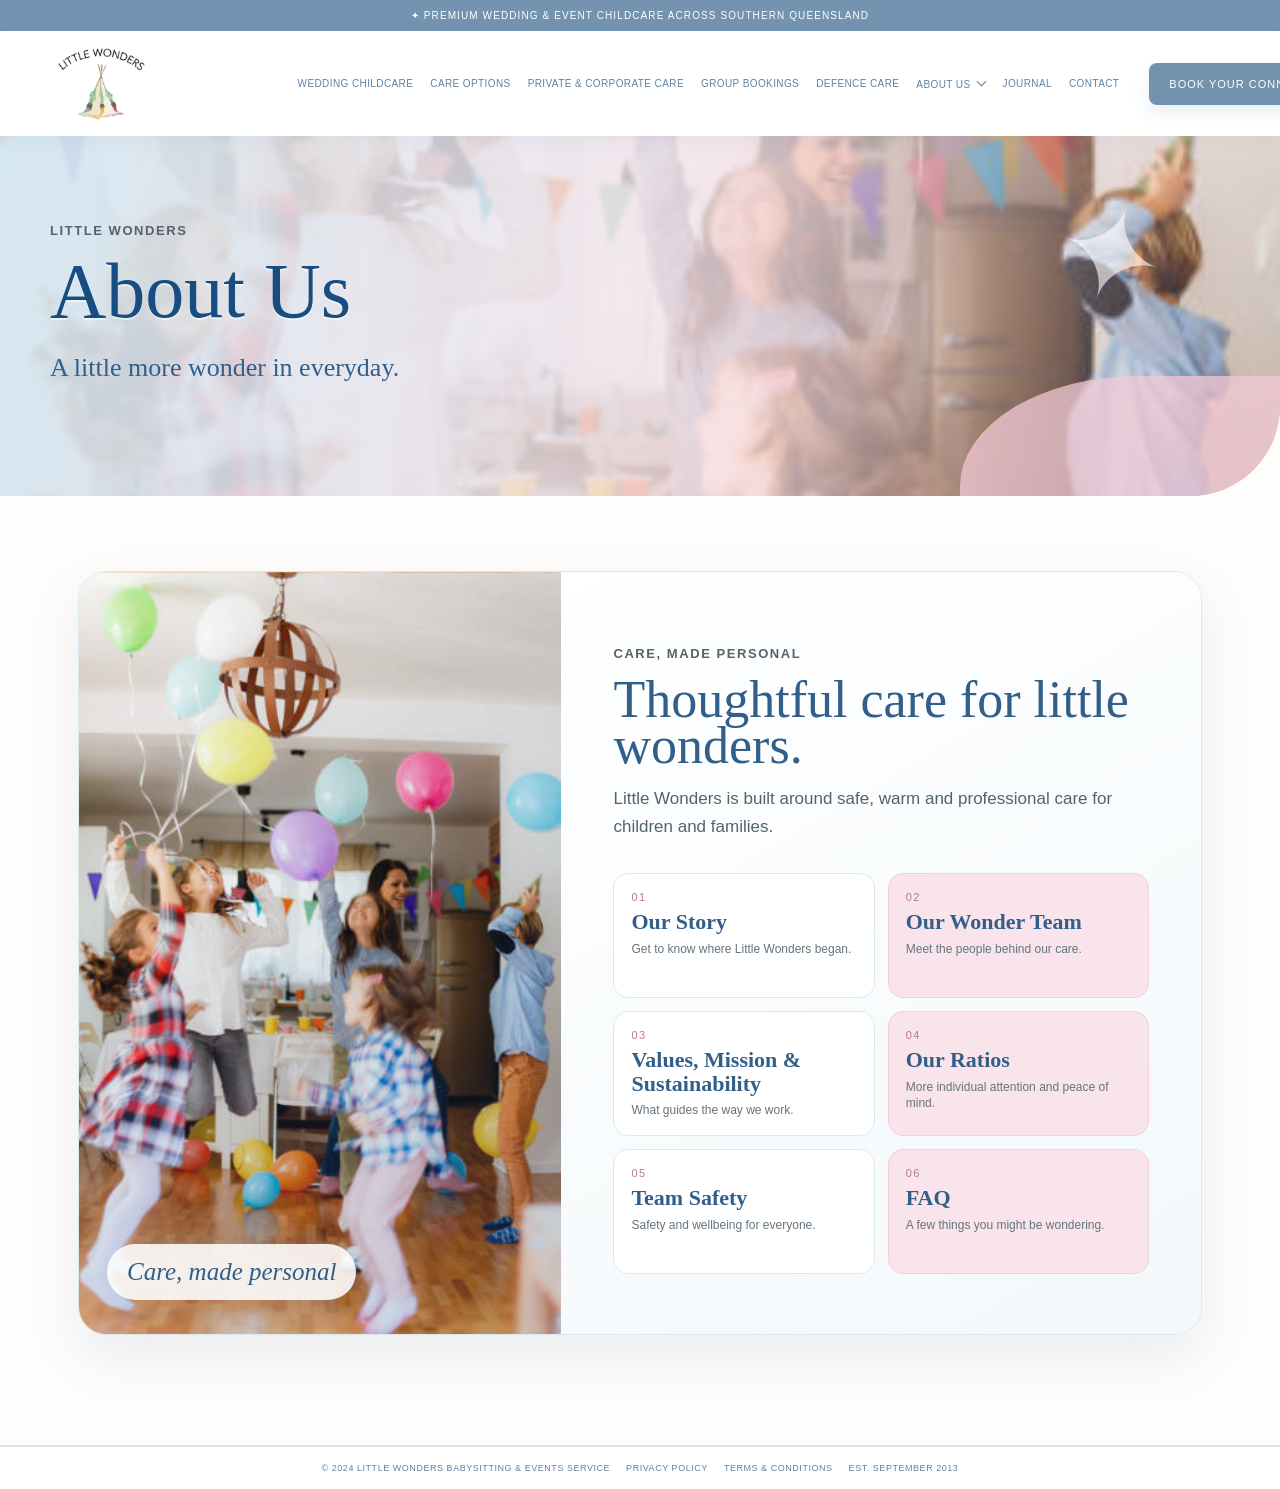
==== about/index.html @ 4a3072cf "Add current Little Wonders website" ====
<!doctype html><html lang="en"><head><meta charset="UTF-8"><meta name="viewport" content="width=device-width,initial-scale=1"><link rel="stylesheet" href="../styles.css"><link rel="stylesheet" href="../internal.css"><title>About Us | Little Wonders</title></head><body><div class="announcement">✦ Premium Wedding &amp; Event Childcare Across Southern Queensland</div><header class="site-header"><a class="brand" href="../"><img class="brand-logo" src="../assets/littlewonders-logo.png" alt="Little Wonders"></a><button class="menu">☰</button><nav><a href="../#services">Wedding Childcare</a><a href="../care-options/">Care Options</a><a href="../#services">Private &amp; Corporate Care</a><a href="../#services">Group Bookings</a><a href="../#services">Defence Care</a><div class="nav-dropdown"><a href="../about/">About Us</a><div class="dropdown-menu"><a href="../our-story/">Our Story</a><a href="../wonder-team/">Our Wonder Team</a><a href="../values-mission-sustainability/">Values, Mission &amp; Sustainability</a><a href="../ratios/">Our Ratios</a><a href="../team-safety/">Team Safety</a><a href="../faq/">FAQ</a></div></div><a href="../#journal">Journal</a><a href="../#contact">Contact</a></nav><a class="button small" href="../#contact">Book Your Connection Call</a></header><div class="page-hero"><p class="eyebrow">Little Wonders</p><h1>About Us</h1><p>A little more wonder in everyday.</p></div><main><div class="about-landing"><div class="about-feature-image"></div><section class="about-intro"><p class="eyebrow">Care, made personal</p><h2>Thoughtful care for little wonders.</h2><p>Little Wonders is built around safe, warm and professional care for children and families.</p><div class="about-links"><a href="../our-story/"><span>01</span><strong>Our Story</strong><small>Get to know where Little Wonders began.</small></a><a href="../wonder-team/"><span>02</span><strong>Our Wonder Team</strong><small>Meet the people behind our care.</small></a><a href="../values-mission-sustainability/"><span>03</span><strong>Values, Mission &amp; Sustainability</strong><small>What guides the way we work.</small></a><a href="../ratios/"><span>04</span><strong>Our Ratios</strong><small>More individual attention and peace of mind.</small></a><a href="../team-safety/"><span>05</span><strong>Team Safety</strong><small>Safety and wellbeing for everyone.</small></a><a href="../faq/"><span>06</span><strong>FAQ</strong><small>A few things you might be wondering.</small></a></div></section></div></main><footer><div class="footer-bottom"><span>© 2024 Little Wonders Babysitting &amp; Events Service</span><span>Privacy Policy</span><span>Terms &amp; Conditions</span><span>Est. September 2013</span></div></footer><script>document.querySelector('.menu').onclick=()=>document.querySelector('nav').classList.toggle('open');document.addEventListener('click',e=>{if(!e.target.closest('.nav-dropdown'))document.querySelectorAll('.nav-dropdown.open').forEach(x=>x.classList.remove('open'))});</script></body></html>
---- styles.css ----
:root{--blue:#5f82a1;--pale:#eaf2f8;--cream:#fbfaf7;--ink:#3d4650;--line:#d9e3ea}*{box-sizing:border-box}html{scroll-behavior:smooth}body{margin:0;color:var(--ink);font-family:'DM Sans',sans-serif;background:var(--cream)}a{color:inherit;text-decoration:none}.announcement{height:31px;background:#7393b0;color:#fff;display:flex;justify-content:center;align-items:center;gap:8px;font-size:10px;letter-spacing:.11em;text-transform:uppercase}.announcement div{position:absolute;right:5%;display:flex;gap:16px}.announcement i{border-left:1px solid #d8e3ed}.site-header{height:105px;padding:20px 4.5%;display:flex;align-items:center;gap:30px;background:#fff}.brand{display:flex;align-items:center;gap:10px;color:var(--blue);min-width:210px}.brand-mark{font-size:42px;line-height:.8;transform:rotate(8deg);display:inline-block}.brand strong{display:block;font-family:'Cormorant Garamond',serif;font-size:18px;letter-spacing:.16em}.brand em{display:block;font-family:'Italianno',cursive;font-size:17px;letter-spacing:.02em;color:#3c6587}nav{display:flex;justify-content:center;gap:17px;flex:1}nav a,.footer-links a{font-size:10px;text-transform:uppercase;letter-spacing:.04em;color:var(--blue);white-space:nowrap}.button{background:#7292ae;color:#fff;border-radius:8px;padding:16px 24px;font-size:11px;letter-spacing:.09em;text-transform:uppercase;display:inline-block;box-shadow:0 8px 18px #547b9922}.button.small{padding:15px 20px;white-space:nowrap}.button.outline{background:#fff;color:var(--blue);border:1px solid #b4c6d6;box-shadow:none}.menu{display:none;border:0;background:none;font-size:24px;color:var(--blue)}.hero{display:grid;grid-template-columns:46% 54%;min-height:560px;background:#fff}.hero-copy{padding:75px 8% 60px 12%;display:flex;flex-direction:column;justify-content:center}.eyebrow{font-size:13px;text-transform:uppercase;letter-spacing:.12em;line-height:1.45;color:#56616b;font-weight:600}.hero h1,h2{font-family:'Cormorant Garamond',serif;color:var(--blue);font-weight:500;line-height:.88;margin:14px 0;font-size:62px}.script{font-family:'Italianno',cursive;color:#356a9c;font-size:61px;line-height:.82;margin:4px 0 20px}.hero-copy>p:not(.eyebrow){max-width:510px;font-size:14px;line-height:1.6;color:#486783}.actions{display:flex;gap:14px;margin-top:18px}.hero-image{min-height:560px;background:linear-gradient(110deg,#fff8 2%,transparent 30%),url('assets/wedding-children.jpg') center/cover;position:relative}.image-label{position:absolute;right:11%;top:44%;padding:14px 24px;background:#ffffffe8;color:#9c725d;text-align:center;font-family:'Cormorant Garamond',serif;font-size:23px;line-height:.9}.image-label span{font-size:18px}.features{display:grid;grid-template-columns:repeat(6,1fr);padding:25px 3%;background:#fff;border-top:1px solid var(--line);border-bottom:1px solid var(--line)}.features div{text-align:center;padding:0 18px;border-right:1px solid var(--line)}.features div:last-child{border:0}.features span{display:block;color:#6290bd;font-size:36px;height:45px}.features b{display:block;color:var(--blue);font-size:10px;text-transform:uppercase;letter-spacing:.13em}.features p{font-size:11px;line-height:1.45;color:#69737a}.services{padding:68px 3.5% 70px;text-align:center}.centered{text-align:center;margin:0}.services h2,.connect h2{font-size:40px;margin:8px 0}.intro{color:var(--blue);font-size:15px;margin:0 0 28px}.cards{display:grid;grid-template-columns:repeat(3,1fr);gap:24px;text-align:center}.card{background:#fff;box-shadow:0 10px 30px #1d405914}.card-image{height:175px;background:url('assets/wedding-children.jpg') center/cover}.card-image.party{background-image:url('assets/event-children.jpg')}.card-image.defence{background-image:url('assets/childcare-tent.jpg')}.card-body{padding:0 28px 25px;position:relative}.round{display:grid;place-items:center;background:#fff;border:1px solid #aac0d3;border-radius:50%;width:54px;height:54px;margin:-26px auto 10px;color:#5a86b1;font-size:28px;position:relative}.card h3{font-family:'Cormorant Garamond',serif;color:var(--blue);font-size:21px;text-transform:uppercase;margin:8px}.card p{font-size:13px;line-height:1.5;color:#626d73;min-height:78px}.card a{color:#638bb0;font-size:10px;text-transform:uppercase;letter-spacing:.15em}.venues{display:grid;grid-template-columns:44% 56%;background:#dceaf4;min-height:290px}.venue-copy{padding:42px 7%}.venues h2{font-size:53px;margin:5px 0 14px}.venue-copy>p:not(.eyebrow){font-size:13px;line-height:1.55;color:#46637d;max-width:530px}.venue-art{background:linear-gradient(90deg,#dceaf4aa,transparent 35%),url('https://images.unsplash.com/photo-1500534623283-312aade485b7?auto=format&fit=crop&w=1400&q=85') center/cover}.regions{display:flex;flex-wrap:wrap;gap:8px 16px;margin-top:18px}.regions a{font-size:10px;text-transform:uppercase;letter-spacing:.1em;color:var(--blue);font-weight:600}.regions a:not(:last-child):after{content:' |';margin-left:15px;color:#7794ab}.gallery{display:grid;grid-template-columns:repeat(5,1fr);height:155px}.gallery-tile{background-size:cover;background-position:center;display:grid;place-items:center;text-align:center}.tile-one{background-image:url('https://images.unsplash.com/photo-1516627145497-ae6968895b74?auto=format&fit=crop&w=500&q=80')}.tile-two{background-image:url('https://images.unsplash.com/photo-1558021212-51b6ecfa0db9?auto=format&fit=crop&w=500&q=80')}.tile-three{background-image:url('https://images.unsplash.com/photo-1527529482837-4698179dc6ce?auto=format&fit=crop&w=500&q=80')}.tile-four{background-image:url('https://images.unsplash.com/photo-1513159446162-54eb8bdaa79b?auto=format&fit=crop&w=500&q=80')}.tile-five{background:linear-gradient(#315b7dcc,#315b7dcc),url('https://images.unsplash.com/photo-1507504031003-b417219a0fde?auto=format&fit=crop&w=500&q=80');color:#fff;font-size:14px;line-height:1.5}.tile-five strong{font-weight:500}.connect{padding:72px 20px 75px;text-align:center;background:#fff}.connect h2{font-size:42px}.connect>p:not(.eyebrow){color:#55708b;line-height:1.55;font-size:14px;margin:15px 0 24px}footer{background:#fff;border-top:1px solid var(--line);color:var(--blue)}.footer-top{padding:32px 5%;display:flex;align-items:center;justify-content:space-between;gap:30px}.footer-links{display:flex;flex-wrap:wrap;justify-content:center;gap:14px 16px;max-width:650px}.social{display:flex;gap:18px;font-size:25px;font-weight:700}.footer-bottom{border-top:1px solid var(--line);padding:16px 5%;display:flex;gap:16px;justify-content:center;flex-wrap:wrap;text-transform:uppercase;letter-spacing:.06em;font-size:9px}.motto{margin-left:auto}@media(max-width:1000px){nav{gap:8px}.site-header{gap:12px}.hero-copy{padding-left:7%}.hero h1{font-size:51px}.script{font-size:51px}}@media(max-width:760px){.announcement{font-size:8px;padding:0 10px}.announcement div{display:none}.site-header{height:75px;padding:12px 20px;justify-content:space-between}.brand{min-width:0}.brand strong{font-size:15px}.brand-mark{font-size:32px}nav{display:none;position:absolute;top:106px;left:0;right:0;z-index:5;background:#fff;padding:20px;flex-direction:column;box-shadow:0 8px 20px #0002}nav.open{display:flex}.menu{display:block}.site-header>.button{display:none}.hero{display:block}.hero-copy{padding:52px 25px 42px}.hero h1{font-size:54px}.script{font-size:54px}.hero-image{min-height:360px}.features{grid-template-columns:repeat(2,1fr);padding:20px 8px}.features div{padding:12px 10px;border-bottom:1px solid var(--line)}.services{padding:52px 20px}.services h2,.connect h2{font-size:36px}.cards{grid-template-columns:1fr;gap:25px}.card p{min-height:0}.venues{display:block}.venue-copy{padding:45px 25px}.venue-art{height:230px}.gallery{height:105px}.connect{padding:58px 22px}.desktop{display:none}.footer-top{flex-direction:column;text-align:center}.footer-bottom{font-size:8px}.motto{margin-left:0}}
:where(.nav-dropdown){position:relative;display:flex;align-items:center}:where(.nav-dropdown)>a:after{content:'⌄';font-size:10px;margin-left:5px}.dropdown-menu{display:none;position:absolute;top:22px;left:-16px;min-width:235px;background:#fff;padding:12px 0;box-shadow:0 12px 28px #174d8026;border-top:2px solid #7393b0;z-index:20}.dropdown-menu a{display:block!important;padding:10px 17px;font-size:10px!important;white-space:normal!important}.dropdown-menu a:hover{background:#edf4f8}.nav-dropdown:hover .dropdown-menu{display:block}@media(max-width:760px){.nav-dropdown{display:block}.dropdown-menu{position:static;box-shadow:none;border:0;padding:0 0 0 12px}.nav-dropdown:hover .dropdown-menu{display:block}.dropdown-menu a{padding:8px 0!important}}
:root{--blue:#5f82a1;--pale:#eaf2f8;--ink:#3d4650;--cream:#fffdfb;--line:#d9e3ea}.brand-logo{display:block;width:178px;height:72px;object-fit:contain;object-position:left center}.brand-mark{display:none}@media(max-width:760px){.brand-logo{width:150px;height:58px}}
:where(.nav-dropdown)>a:after{content:'';display:inline-block;width:6px;height:6px;margin:0 0 3px 8px;border-right:1.5px solid currentColor;border-bottom:1.5px solid currentColor;transform:rotate(45deg);transition:transform .2s}:where(.nav-dropdown).open>a:after{transform:rotate(225deg);margin-bottom:0}.nav-dropdown.open .dropdown-menu{display:block}.page-hero{position:relative;overflow:hidden;background:linear-gradient(90deg,#dceaf4f2 0%,#edf4f8d9 55%,#edf4f800 100%),url('assets/wedding-children.jpg') center 42%/cover}.page-hero h1,.page-hero p{position:relative}.page-hero h1{font-size:70px;text-shadow:0 2px 0 #fff8}.page-hero:after{content:'✦';position:absolute;right:10%;bottom:20%;font-size:80px;color:#fff8}.prose{background:#fff;padding:42px 50px;box-shadow:0 18px 45px #174d8012;border-top:4px solid #b9d4e8}.prose h2{border-bottom:1px solid #d9e3ea;padding-bottom:9px}.side-nav{padding-top:12px}@media(max-width:760px){.page-hero h1{font-size:52px}.page-hero:after{font-size:55px;right:8%;bottom:10%}.prose{padding:25px 22px}}
:where(.nav-dropdown){padding-bottom:14px;margin-bottom:-14px}:where(.nav-dropdown):after{content:'';position:absolute;left:0;right:0;top:100%;height:20px}:where(.nav-dropdown:hover) .dropdown-menu,:where(.nav-dropdown:focus-within) .dropdown-menu,:where(.nav-dropdown.open) .dropdown-menu{display:block}.dropdown-menu{top:100%;margin-top:0;border-radius:0 0 10px 10px;opacity:1;transform:none}.dropdown-menu a{transition:background .2s,color .2s;padding:12px 18px!important}.dropdown-menu a:hover{color:#b66f84;background:#f9e9ee}.hero{background:radial-gradient(circle at 13% 35%,#f9e9ee 0,transparent 24%),linear-gradient(135deg,#fff 0%,#f4f8fb 100%)}.hero-image{box-shadow:inset 18px 0 40px #fff8}.features{background:linear-gradient(180deg,#fff,#f7fbfd)}.features div{transition:transform .25s,background .25s;border-radius:12px}.features div:hover{transform:translateY(-6px);background:#f4f8fb}.card{border:1px solid #e4ebf0;border-radius:14px;overflow:hidden;transition:transform .3s,box-shadow .3s}.card:hover{transform:translateY(-8px);box-shadow:0 20px 40px #174d8022}.card-image{height:205px}.venues{position:relative;overflow:hidden}.venues:after{content:'✦';position:absolute;right:4%;top:12%;font-size:95px;color:#ffffff55;pointer-events:none}.gallery-tile{transition:filter .3s,transform .3s}.gallery-tile:hover{filter:saturate(1.2) brightness(1.08);transform:scale(1.02);z-index:1}.connect{background:radial-gradient(circle at 15% 35%,#f7dfe8 0,transparent 22%),radial-gradient(circle at 85% 65%,#dbeaf5 0,transparent 25%),#fff}.site-header{position:relative;z-index:30;box-shadow:0 4px 18px #174d800d}.page-hero{min-height:270px;padding-top:62px!important;padding-bottom:62px!important}.prose{border-radius:16px;box-shadow:0 22px 55px #174d8018}.prose h2{color:#5f82a1}.option{border-radius:14px;overflow:hidden;transition:transform .3s,box-shadow .3s}.option:hover{transform:translateY(-6px);box-shadow:0 18px 35px #174d8020}
.nav-dropdown{padding-bottom:14px;margin-bottom:-14px}.nav-dropdown:after{content:"";position:absolute;left:0;right:0;top:100%;height:20px}.nav-dropdown:hover .dropdown-menu,.nav-dropdown:focus-within .dropdown-menu,.nav-dropdown.open .dropdown-menu{display:block}.dropdown-menu{top:100%;margin-top:0;border-radius:0 0 10px 10px}.dropdown-menu a{transition:background .2s,color .2s;padding:12px 18px!important}.dropdown-menu a:hover{color:#b66f84;background:#f9e9ee}.hero{background:radial-gradient(circle at 13% 35%,#f9e9ee 0,transparent 24%),linear-gradient(135deg,#fff 0%,#f4f8fb 100%)}.hero-image{box-shadow:inset 18px 0 40px #fff8}.features{background:linear-gradient(180deg,#fff,#f7fbfd)}.features div{transition:transform .25s,background .25s;border-radius:12px}.features div:hover{transform:translateY(-6px);background:#f4f8fb}.card{border:1px solid #e4ebf0;border-radius:14px;overflow:hidden;transition:transform .3s,box-shadow .3s}.card:hover{transform:translateY(-8px);box-shadow:0 20px 40px #174d8022}.card-image{height:205px}.venues{position:relative;overflow:hidden}.venues:after{content:"✦";position:absolute;right:4%;top:12%;font-size:95px;color:#ffffff55;pointer-events:none}.gallery-tile{transition:filter .3s,transform .3s}.gallery-tile:hover{filter:saturate(1.2) brightness(1.08);transform:scale(1.02);z-index:1}.connect{background:radial-gradient(circle at 15% 35%,#f7dfe8 0,transparent 22%),radial-gradient(circle at 85% 65%,#dbeaf5 0,transparent 25%),#fff}.site-header{position:relative;z-index:30;box-shadow:0 4px 18px #174d800d}.page-hero{min-height:270px;padding-top:62px!important;padding-bottom:62px!important}.prose{border-radius:16px;box-shadow:0 22px 55px #174d8018}.prose h2{color:#5f82a1}.option{border-radius:14px;overflow:hidden;transition:transform .3s,box-shadow .3s}.option:hover{transform:translateY(-6px);box-shadow:0 18px 35px #174d8020}
---- internal.css ----
main{max-width:1180px;margin:auto;padding:75px 28px 110px}.page-hero{min-height:360px;background:linear-gradient(105deg,#d5e8f3ee,#f8e3e9cc 58%,#fff0),url('../assets/wedding-children.jpg') center/cover;padding:70px max(28px,calc((100vw - 1180px)/2));display:flex;flex-direction:column;justify-content:center;position:relative;overflow:hidden;border-radius:0 0 90px 0}.page-hero:before{content:'✦';position:absolute;right:9%;top:12%;font-size:130px;color:#fff9;transform:rotate(18deg)}.page-hero:after{content:'';position:absolute;right:-40px;bottom:-100px;width:360px;height:220px;background:#f2c9d5;border-radius:50% 0 0 0;opacity:.75}.page-hero>*{position:relative;z-index:1}.page-hero .eyebrow{margin:0}.page-hero h1{font:500 78px/.9 'Cormorant Garamond',serif;color:#174d80;margin:15px 0 0;max-width:920px;text-shadow:0 2px #fff8}.page-hero p:last-child{max-width:720px;color:#315f89;font:500 26px/1.25 'Cormorant Garamond',serif}.content-grid{display:grid;grid-template-columns:235px 1fr;gap:48px}.side-nav{background:#f7e4ea;border:0;border-radius:25px;padding:20px 23px;height:max-content;position:sticky;top:24px;box-shadow:0 15px 30px #174d8014}.side-nav:before{content:'Explore';display:block;color:#9b6277;font-size:11px;text-transform:uppercase;letter-spacing:.15em;font-weight:700;padding-bottom:12px}.side-nav a{display:block;color:#174d80;font-size:12px;text-transform:uppercase;letter-spacing:.08em;padding:14px 0;border-bottom:1px solid #ffffffaa}.side-nav a:last-child{border:0}.prose{max-width:780px;background:#fff;border:1px solid #dce8ef;border-top:6px solid #b9d4e5;border-radius:24px;padding:50px 58px;position:relative;box-shadow:0 22px 55px #174d8018}.prose:after{content:'✦';position:absolute;right:28px;top:22px;color:#efbdcc;font-size:46px}.prose h2{font-size:40px;line-height:1;color:#315f89;margin:42px 0 12px}.prose h3{display:inline-block;background:#eaf3f8;border-radius:30px;padding:8px 18px;color:#557d9d;margin:28px 0 8px;font:600 22px 'Cormorant Garamond',serif}.prose p,.prose li{font-size:16px;line-height:1.75;color:#53636e}.prose p:first-child{font-size:21px;line-height:1.55;color:#315f89}.prose ul{padding-left:22px}.quote{background:#f8e4ea;border:0;border-radius:18px;padding:24px 28px;color:#9b6277;margin:32px 0;font:italic 27px/1.3 'Cormorant Garamond',serif}.faq{border:0;margin-top:30px}.faq details{background:#f8fbfd;border:1px solid #dce8ef;border-radius:14px;margin:12px 0;padding:20px 22px}.faq details[open]{background:#f8e4ea;border-color:#e5b4c3}.faq summary{cursor:pointer;list-style:none;color:#174d80;font:600 23px 'Cormorant Garamond',serif}.faq summary::-webkit-details-marker{display:none}.faq p{margin:12px 0 0}.about-landing{display:grid;grid-template-columns:43% 57%;background:#fff;border:1px solid #dce8ef;border-radius:28px;overflow:hidden;box-shadow:0 22px 55px #174d8018}.about-feature-image{min-height:670px;background:linear-gradient(145deg,#fff0,#315f8940),url('../assets/wedding-children.jpg') center/cover;position:relative}.about-feature-image:after{content:'Care, made personal';position:absolute;bottom:34px;left:28px;background:#ffffffdf;color:#315f89;border-radius:40px;padding:14px 20px;font:italic 25px 'Cormorant Garamond',serif}.about-intro{padding:60px 52px;background:linear-gradient(150deg,#fff,#f2f8fb)}.about-intro h2{font-size:52px!important;color:#315f89;margin:10px 0 15px!important}.about-intro>p:not(.eyebrow){font-size:17px;line-height:1.65;color:#53636e}.about-links{display:grid;grid-template-columns:1fr 1fr;gap:13px;margin-top:32px}.about-links a{display:flex;flex-direction:column;background:#fff;border:1px solid #dce8ef;border-radius:15px;padding:17px;min-height:125px;transition:transform .25s,box-shadow .25s}.about-links a:nth-child(2n){background:#f8e4ea;border-color:#f1d0da}.about-links a:hover{transform:translateY(-5px);box-shadow:0 12px 25px #174d8020}.about-links span{color:#b9798e;font-size:11px;letter-spacing:.12em}.about-links strong{color:#315f89;font:600 22px/1.05 'Cormorant Garamond',serif;margin:7px 0}.about-links small{color:#65747e;font-size:12px;line-height:1.35}@media(max-width:760px){main{padding:50px 22px 75px}.page-hero{min-height:285px;padding:50px 22px;border-radius:0 0 45px 0}.page-hero h1{font-size:54px}.page-hero p:last-child{font-size:22px}.content-grid{display:block}.side-nav{position:static;display:flex;overflow:auto;gap:10px;padding:12px 16px;margin-bottom:30px}.side-nav:before{display:none}.side-nav a{white-space:nowrap;padding:10px;border:0}.prose{padding:32px 24px}.prose:after{font-size:30px}.prose p:first-child{font-size:18px}.about-landing{display:block}.about-feature-image{min-height:380px}.about-intro{padding:38px 25px}.about-intro h2{font-size:42px!important}.about-links{grid-template-columns:1fr}.about-links a{min-height:105px}}
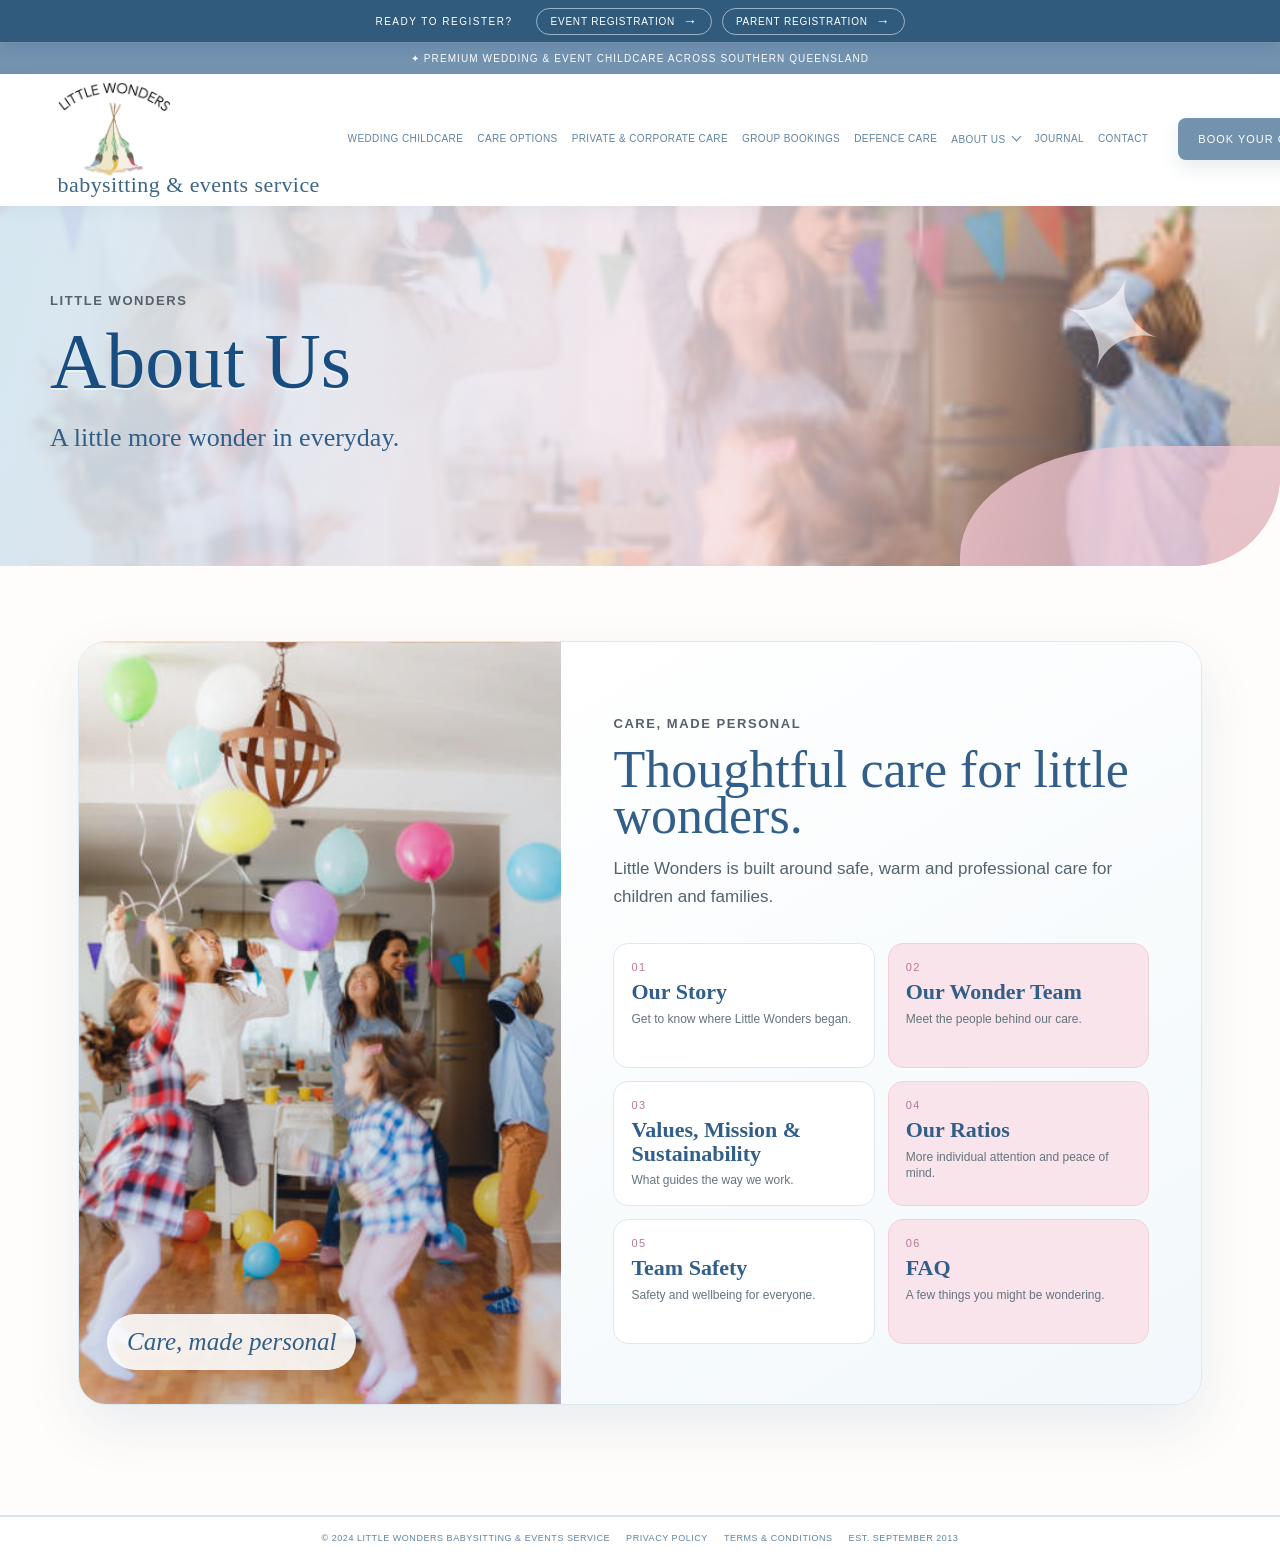
==== commit c9f208c5: "Sync current Little Wonders site" ====
--- a/about/index.html
+++ b/about/index.html
@@ -1 +1 @@
-<!doctype html><html lang="en"><head><meta charset="UTF-8"><meta name="viewport" content="width=device-width,initial-scale=1"><link rel="stylesheet" href="../styles.css"><link rel="stylesheet" href="../internal.css"><title>About Us | Little Wonders</title></head><body><div class="announcement">✦ Premium Wedding &amp; Event Childcare Across Southern Queensland</div><header class="site-header"><a class="brand" href="../"><img class="brand-logo" src="../assets/littlewonders-logo.png" alt="Little Wonders"></a><button class="menu">☰</button><nav><a href="../#services">Wedding Childcare</a><a href="../care-options/">Care Options</a><a href="../#services">Private &amp; Corporate Care</a><a href="../#services">Group Bookings</a><a href="../#services">Defence Care</a><div class="nav-dropdown"><a href="../about/">About Us</a><div class="dropdown-menu"><a href="../our-story/">Our Story</a><a href="../wonder-team/">Our Wonder Team</a><a href="../values-mission-sustainability/">Values, Mission &amp; Sustainability</a><a href="../ratios/">Our Ratios</a><a href="../team-safety/">Team Safety</a><a href="../faq/">FAQ</a></div></div><a href="../#journal">Journal</a><a href="../#contact">Contact</a></nav><a class="button small" href="../#contact">Book Your Connection Call</a></header><div class="page-hero"><p class="eyebrow">Little Wonders</p><h1>About Us</h1><p>A little more wonder in everyday.</p></div><main><div class="about-landing"><div class="about-feature-image"></div><section class="about-intro"><p class="eyebrow">Care, made personal</p><h2>Thoughtful care for little wonders.</h2><p>Little Wonders is built around safe, warm and professional care for children and families.</p><div class="about-links"><a href="../our-story/"><span>01</span><strong>Our Story</strong><small>Get to know where Little Wonders began.</small></a><a href="../wonder-team/"><span>02</span><strong>Our Wonder Team</strong><small>Meet the people behind our care.</small></a><a href="../values-mission-sustainability/"><span>03</span><strong>Values, Mission &amp; Sustainability</strong><small>What guides the way we work.</small></a><a href="../ratios/"><span>04</span><strong>Our Ratios</strong><small>More individual attention and peace of mind.</small></a><a href="../team-safety/"><span>05</span><strong>Team Safety</strong><small>Safety and wellbeing for everyone.</small></a><a href="../faq/"><span>06</span><strong>FAQ</strong><small>A few things you might be wondering.</small></a></div></section></div></main><footer><div class="footer-bottom"><span>© 2024 Little Wonders Babysitting &amp; Events Service</span><span>Privacy Policy</span><span>Terms &amp; Conditions</span><span>Est. September 2013</span></div></footer><script>document.querySelector('.menu').onclick=()=>document.querySelector('nav').classList.toggle('open');document.addEventListener('click',e=>{if(!e.target.closest('.nav-dropdown'))document.querySelectorAll('.nav-dropdown.open').forEach(x=>x.classList.remove('open'))});</script></body></html>
+<!doctype html><html lang="en"><head><meta charset="UTF-8"><meta name="viewport" content="width=device-width,initial-scale=1"><link rel="stylesheet" href="../styles.css"><link rel="stylesheet" href="../internal.css"><title>About Us | Little Wonders</title></head><body><div class="registration-strip"><div class="registration-strip-inner"><span class="registration-strip-label">Ready to register?</span><div class="registration-strip-links"><a href="../event-registration/">Event Registration <span aria-hidden="true">→</span></a><a href="../parent-registration/">Parent Registration <span aria-hidden="true">→</span></a></div></div></div><div class="announcement">✦ Premium Wedding &amp; Event Childcare Across Southern Queensland</div><header class="site-header"><a class="brand" href="../"><img class="brand-logo" src="../assets/littlewonders-logo.png" alt="Little Wonders"></a><button class="menu">☰</button><nav><a href="../#services">Wedding Childcare</a><a href="../care-options/">Care Options</a><a href="../#services">Private &amp; Corporate Care</a><a href="../#services">Group Bookings</a><a href="../#services">Defence Care</a><div class="nav-dropdown"><a href="../about/">About Us</a><div class="dropdown-menu"><a href="../our-story/">Our Story</a><a href="../wonder-team/">Our Wonder Team</a><a href="../values-mission-sustainability/">Values, Mission &amp; Sustainability</a><a href="../ratios/">Our Ratios</a><a href="../team-safety/">Team Safety</a><a href="../faq/">FAQ</a></div></div><a href="../#journal">Journal</a><a href="../#contact">Contact</a></nav><a class="button small" href="../#contact">Book Your Connection Call</a></header><div class="page-hero"><p class="eyebrow">Little Wonders</p><h1>About Us</h1><p>A little more wonder in everyday.</p></div><main><div class="about-landing"><div class="about-feature-image"></div><section class="about-intro"><p class="eyebrow">Care, made personal</p><h2>Thoughtful care for little wonders.</h2><p>Little Wonders is built around safe, warm and professional care for children and families.</p><div class="about-links"><a href="../our-story/"><span>01</span><strong>Our Story</strong><small>Get to know where Little Wonders began.</small></a><a href="../wonder-team/"><span>02</span><strong>Our Wonder Team</strong><small>Meet the people behind our care.</small></a><a href="../values-mission-sustainability/"><span>03</span><strong>Values, Mission &amp; Sustainability</strong><small>What guides the way we work.</small></a><a href="../ratios/"><span>04</span><strong>Our Ratios</strong><small>More individual attention and peace of mind.</small></a><a href="../team-safety/"><span>05</span><strong>Team Safety</strong><small>Safety and wellbeing for everyone.</small></a><a href="../faq/"><span>06</span><strong>FAQ</strong><small>A few things you might be wondering.</small></a></div></section></div></main><footer><div class="footer-bottom"><span>© 2024 Little Wonders Babysitting &amp; Events Service</span><span>Privacy Policy</span><span>Terms &amp; Conditions</span><span>Est. September 2013</span></div></footer><script>document.querySelector('.menu').onclick=()=>document.querySelector('nav').classList.toggle('open');document.addEventListener('click',e=>{if(!e.target.closest('.nav-dropdown'))document.querySelectorAll('.nav-dropdown.open').forEach(x=>x.classList.remove('open'))});</script></body></html>
--- a/styles.css
+++ b/styles.css
@@ -1,6 +1,10 @@
 :root{--blue:#5f82a1;--pale:#eaf2f8;--cream:#fbfaf7;--ink:#3d4650;--line:#d9e3ea}*{box-sizing:border-box}html{scroll-behavior:smooth}body{margin:0;color:var(--ink);font-family:'DM Sans',sans-serif;background:var(--cream)}a{color:inherit;text-decoration:none}.announcement{height:31px;background:#7393b0;color:#fff;display:flex;justify-content:center;align-items:center;gap:8px;font-size:10px;letter-spacing:.11em;text-transform:uppercase}.announcement div{position:absolute;right:5%;display:flex;gap:16px}.announcement i{border-left:1px solid #d8e3ed}.site-header{height:105px;padding:20px 4.5%;display:flex;align-items:center;gap:30px;background:#fff}.brand{display:flex;align-items:center;gap:10px;color:var(--blue);min-width:210px}.brand-mark{font-size:42px;line-height:.8;transform:rotate(8deg);display:inline-block}.brand strong{display:block;font-family:'Cormorant Garamond',serif;font-size:18px;letter-spacing:.16em}.brand em{display:block;font-family:'Italianno',cursive;font-size:17px;letter-spacing:.02em;color:#3c6587}nav{display:flex;justify-content:center;gap:17px;flex:1}nav a,.footer-links a{font-size:10px;text-transform:uppercase;letter-spacing:.04em;color:var(--blue);white-space:nowrap}.button{background:#7292ae;color:#fff;border-radius:8px;padding:16px 24px;font-size:11px;letter-spacing:.09em;text-transform:uppercase;display:inline-block;box-shadow:0 8px 18px #547b9922}.button.small{padding:15px 20px;white-space:nowrap}.button.outline{background:#fff;color:var(--blue);border:1px solid #b4c6d6;box-shadow:none}.menu{display:none;border:0;background:none;font-size:24px;color:var(--blue)}.hero{display:grid;grid-template-columns:46% 54%;min-height:560px;background:#fff}.hero-copy{padding:75px 8% 60px 12%;display:flex;flex-direction:column;justify-content:center}.eyebrow{font-size:13px;text-transform:uppercase;letter-spacing:.12em;line-height:1.45;color:#56616b;font-weight:600}.hero h1,h2{font-family:'Cormorant Garamond',serif;color:var(--blue);font-weight:500;line-height:.88;margin:14px 0;font-size:62px}.script{font-family:'Italianno',cursive;color:#356a9c;font-size:61px;line-height:.82;margin:4px 0 20px}.hero-copy>p:not(.eyebrow){max-width:510px;font-size:14px;line-height:1.6;color:#486783}.actions{display:flex;gap:14px;margin-top:18px}.hero-image{min-height:560px;background:linear-gradient(110deg,#fff8 2%,transparent 30%),url('assets/wedding-children.jpg') center/cover;position:relative}.image-label{position:absolute;right:11%;top:44%;padding:14px 24px;background:#ffffffe8;color:#9c725d;text-align:center;font-family:'Cormorant Garamond',serif;font-size:23px;line-height:.9}.image-label span{font-size:18px}.features{display:grid;grid-template-columns:repeat(6,1fr);padding:25px 3%;background:#fff;border-top:1px solid var(--line);border-bottom:1px solid var(--line)}.features div{text-align:center;padding:0 18px;border-right:1px solid var(--line)}.features div:last-child{border:0}.features span{display:block;color:#6290bd;font-size:36px;height:45px}.features b{display:block;color:var(--blue);font-size:10px;text-transform:uppercase;letter-spacing:.13em}.features p{font-size:11px;line-height:1.45;color:#69737a}.services{padding:68px 3.5% 70px;text-align:center}.centered{text-align:center;margin:0}.services h2,.connect h2{font-size:40px;margin:8px 0}.intro{color:var(--blue);font-size:15px;margin:0 0 28px}.cards{display:grid;grid-template-columns:repeat(3,1fr);gap:24px;text-align:center}.card{background:#fff;box-shadow:0 10px 30px #1d405914}.card-image{height:175px;background:url('assets/wedding-children.jpg') center/cover}.card-image.party{background-image:url('assets/event-children.jpg')}.card-image.defence{background-image:url('assets/childcare-tent.jpg')}.card-body{padding:0 28px 25px;position:relative}.round{display:grid;place-items:center;background:#fff;border:1px solid #aac0d3;border-radius:50%;width:54px;height:54px;margin:-26px auto 10px;color:#5a86b1;font-size:28px;position:relative}.card h3{font-family:'Cormorant Garamond',serif;color:var(--blue);font-size:21px;text-transform:uppercase;margin:8px}.card p{font-size:13px;line-height:1.5;color:#626d73;min-height:78px}.card a{color:#638bb0;font-size:10px;text-transform:uppercase;letter-spacing:.15em}.venues{display:grid;grid-template-columns:44% 56%;background:#dceaf4;min-height:290px}.venue-copy{padding:42px 7%}.venues h2{font-size:53px;margin:5px 0 14px}.venue-copy>p:not(.eyebrow){font-size:13px;line-height:1.55;color:#46637d;max-width:530px}.venue-art{background:linear-gradient(90deg,#dceaf4aa,transparent 35%),url('https://images.unsplash.com/photo-1500534623283-312aade485b7?auto=format&fit=crop&w=1400&q=85') center/cover}.regions{display:flex;flex-wrap:wrap;gap:8px 16px;margin-top:18px}.regions a{font-size:10px;text-transform:uppercase;letter-spacing:.1em;color:var(--blue);font-weight:600}.regions a:not(:last-child):after{content:' |';margin-left:15px;color:#7794ab}.gallery{display:grid;grid-template-columns:repeat(5,1fr);height:155px}.gallery-tile{background-size:cover;background-position:center;display:grid;place-items:center;text-align:center}.tile-one{background-image:url('https://images.unsplash.com/photo-1516627145497-ae6968895b74?auto=format&fit=crop&w=500&q=80')}.tile-two{background-image:url('https://images.unsplash.com/photo-1558021212-51b6ecfa0db9?auto=format&fit=crop&w=500&q=80')}.tile-three{background-image:url('https://images.unsplash.com/photo-1527529482837-4698179dc6ce?auto=format&fit=crop&w=500&q=80')}.tile-four{background-image:url('https://images.unsplash.com/photo-1513159446162-54eb8bdaa79b?auto=format&fit=crop&w=500&q=80')}.tile-five{background:linear-gradient(#315b7dcc,#315b7dcc),url('https://images.unsplash.com/photo-1507504031003-b417219a0fde?auto=format&fit=crop&w=500&q=80');color:#fff;font-size:14px;line-height:1.5}.tile-five strong{font-weight:500}.connect{padding:72px 20px 75px;text-align:center;background:#fff}.connect h2{font-size:42px}.connect>p:not(.eyebrow){color:#55708b;line-height:1.55;font-size:14px;margin:15px 0 24px}footer{background:#fff;border-top:1px solid var(--line);color:var(--blue)}.footer-top{padding:32px 5%;display:flex;align-items:center;justify-content:space-between;gap:30px}.footer-links{display:flex;flex-wrap:wrap;justify-content:center;gap:14px 16px;max-width:650px}.social{display:flex;gap:18px;font-size:25px;font-weight:700}.footer-bottom{border-top:1px solid var(--line);padding:16px 5%;display:flex;gap:16px;justify-content:center;flex-wrap:wrap;text-transform:uppercase;letter-spacing:.06em;font-size:9px}.motto{margin-left:auto}@media(max-width:1000px){nav{gap:8px}.site-header{gap:12px}.hero-copy{padding-left:7%}.hero h1{font-size:51px}.script{font-size:51px}}@media(max-width:760px){.announcement{font-size:8px;padding:0 10px}.announcement div{display:none}.site-header{height:75px;padding:12px 20px;justify-content:space-between}.brand{min-width:0}.brand strong{font-size:15px}.brand-mark{font-size:32px}nav{display:none;position:absolute;top:106px;left:0;right:0;z-index:5;background:#fff;padding:20px;flex-direction:column;box-shadow:0 8px 20px #0002}nav.open{display:flex}.menu{display:block}.site-header>.button{display:none}.hero{display:block}.hero-copy{padding:52px 25px 42px}.hero h1{font-size:54px}.script{font-size:54px}.hero-image{min-height:360px}.features{grid-template-columns:repeat(2,1fr);padding:20px 8px}.features div{padding:12px 10px;border-bottom:1px solid var(--line)}.services{padding:52px 20px}.services h2,.connect h2{font-size:36px}.cards{grid-template-columns:1fr;gap:25px}.card p{min-height:0}.venues{display:block}.venue-copy{padding:45px 25px}.venue-art{height:230px}.gallery{height:105px}.connect{padding:58px 22px}.desktop{display:none}.footer-top{flex-direction:column;text-align:center}.footer-bottom{font-size:8px}.motto{margin-left:0}}
 :where(.nav-dropdown){position:relative;display:flex;align-items:center}:where(.nav-dropdown)>a:after{content:'⌄';font-size:10px;margin-left:5px}.dropdown-menu{display:none;position:absolute;top:22px;left:-16px;min-width:235px;background:#fff;padding:12px 0;box-shadow:0 12px 28px #174d8026;border-top:2px solid #7393b0;z-index:20}.dropdown-menu a{display:block!important;padding:10px 17px;font-size:10px!important;white-space:normal!important}.dropdown-menu a:hover{background:#edf4f8}.nav-dropdown:hover .dropdown-menu{display:block}@media(max-width:760px){.nav-dropdown{display:block}.dropdown-menu{position:static;box-shadow:none;border:0;padding:0 0 0 12px}.nav-dropdown:hover .dropdown-menu{display:block}.dropdown-menu a{padding:8px 0!important}}
-:root{--blue:#5f82a1;--pale:#eaf2f8;--ink:#3d4650;--cream:#fffdfb;--line:#d9e3ea}.brand-logo{display:block;width:178px;height:72px;object-fit:contain;object-position:left center}.brand-mark{display:none}@media(max-width:760px){.brand-logo{width:150px;height:58px}}
+:root{--blue:#5f82a1;--pale:#eaf2f8;--ink:#3d4650;--cream:#fffdfb;--line:#d9e3ea}.brand-logo{display:block;width:230px;height:94px;object-fit:contain;object-position:left center}.brand-mark{display:none}@media(max-width:760px){.brand-logo{width:190px;height:76px}}
 :where(.nav-dropdown)>a:after{content:'';display:inline-block;width:6px;height:6px;margin:0 0 3px 8px;border-right:1.5px solid currentColor;border-bottom:1.5px solid currentColor;transform:rotate(45deg);transition:transform .2s}:where(.nav-dropdown).open>a:after{transform:rotate(225deg);margin-bottom:0}.nav-dropdown.open .dropdown-menu{display:block}.page-hero{position:relative;overflow:hidden;background:linear-gradient(90deg,#dceaf4f2 0%,#edf4f8d9 55%,#edf4f800 100%),url('assets/wedding-children.jpg') center 42%/cover}.page-hero h1,.page-hero p{position:relative}.page-hero h1{font-size:70px;text-shadow:0 2px 0 #fff8}.page-hero:after{content:'✦';position:absolute;right:10%;bottom:20%;font-size:80px;color:#fff8}.prose{background:#fff;padding:42px 50px;box-shadow:0 18px 45px #174d8012;border-top:4px solid #b9d4e8}.prose h2{border-bottom:1px solid #d9e3ea;padding-bottom:9px}.side-nav{padding-top:12px}@media(max-width:760px){.page-hero h1{font-size:52px}.page-hero:after{font-size:55px;right:8%;bottom:10%}.prose{padding:25px 22px}}
 :where(.nav-dropdown){padding-bottom:14px;margin-bottom:-14px}:where(.nav-dropdown):after{content:'';position:absolute;left:0;right:0;top:100%;height:20px}:where(.nav-dropdown:hover) .dropdown-menu,:where(.nav-dropdown:focus-within) .dropdown-menu,:where(.nav-dropdown.open) .dropdown-menu{display:block}.dropdown-menu{top:100%;margin-top:0;border-radius:0 0 10px 10px;opacity:1;transform:none}.dropdown-menu a{transition:background .2s,color .2s;padding:12px 18px!important}.dropdown-menu a:hover{color:#b66f84;background:#f9e9ee}.hero{background:radial-gradient(circle at 13% 35%,#f9e9ee 0,transparent 24%),linear-gradient(135deg,#fff 0%,#f4f8fb 100%)}.hero-image{box-shadow:inset 18px 0 40px #fff8}.features{background:linear-gradient(180deg,#fff,#f7fbfd)}.features div{transition:transform .25s,background .25s;border-radius:12px}.features div:hover{transform:translateY(-6px);background:#f4f8fb}.card{border:1px solid #e4ebf0;border-radius:14px;overflow:hidden;transition:transform .3s,box-shadow .3s}.card:hover{transform:translateY(-8px);box-shadow:0 20px 40px #174d8022}.card-image{height:205px}.venues{position:relative;overflow:hidden}.venues:after{content:'✦';position:absolute;right:4%;top:12%;font-size:95px;color:#ffffff55;pointer-events:none}.gallery-tile{transition:filter .3s,transform .3s}.gallery-tile:hover{filter:saturate(1.2) brightness(1.08);transform:scale(1.02);z-index:1}.connect{background:radial-gradient(circle at 15% 35%,#f7dfe8 0,transparent 22%),radial-gradient(circle at 85% 65%,#dbeaf5 0,transparent 25%),#fff}.site-header{position:relative;z-index:30;box-shadow:0 4px 18px #174d800d}.page-hero{min-height:270px;padding-top:62px!important;padding-bottom:62px!important}.prose{border-radius:16px;box-shadow:0 22px 55px #174d8018}.prose h2{color:#5f82a1}.option{border-radius:14px;overflow:hidden;transition:transform .3s,box-shadow .3s}.option:hover{transform:translateY(-6px);box-shadow:0 18px 35px #174d8020}
 .nav-dropdown{padding-bottom:14px;margin-bottom:-14px}.nav-dropdown:after{content:"";position:absolute;left:0;right:0;top:100%;height:20px}.nav-dropdown:hover .dropdown-menu,.nav-dropdown:focus-within .dropdown-menu,.nav-dropdown.open .dropdown-menu{display:block}.dropdown-menu{top:100%;margin-top:0;border-radius:0 0 10px 10px}.dropdown-menu a{transition:background .2s,color .2s;padding:12px 18px!important}.dropdown-menu a:hover{color:#b66f84;background:#f9e9ee}.hero{background:radial-gradient(circle at 13% 35%,#f9e9ee 0,transparent 24%),linear-gradient(135deg,#fff 0%,#f4f8fb 100%)}.hero-image{box-shadow:inset 18px 0 40px #fff8}.features{background:linear-gradient(180deg,#fff,#f7fbfd)}.features div{transition:transform .25s,background .25s;border-radius:12px}.features div:hover{transform:translateY(-6px);background:#f4f8fb}.card{border:1px solid #e4ebf0;border-radius:14px;overflow:hidden;transition:transform .3s,box-shadow .3s}.card:hover{transform:translateY(-8px);box-shadow:0 20px 40px #174d8022}.card-image{height:205px}.venues{position:relative;overflow:hidden}.venues:after{content:"✦";position:absolute;right:4%;top:12%;font-size:95px;color:#ffffff55;pointer-events:none}.gallery-tile{transition:filter .3s,transform .3s}.gallery-tile:hover{filter:saturate(1.2) brightness(1.08);transform:scale(1.02);z-index:1}.connect{background:radial-gradient(circle at 15% 35%,#f7dfe8 0,transparent 22%),radial-gradient(circle at 85% 65%,#dbeaf5 0,transparent 25%),#fff}.site-header{position:relative;z-index:30;box-shadow:0 4px 18px #174d800d}.page-hero{min-height:270px;padding-top:62px!important;padding-bottom:62px!important}.prose{border-radius:16px;box-shadow:0 22px 55px #174d8018}.prose h2{color:#5f82a1}.option{border-radius:14px;overflow:hidden;transition:transform .3s,box-shadow .3s}.option:hover{transform:translateY(-6px);box-shadow:0 18px 35px #174d8020}
+.brand{flex-direction:column;align-items:flex-start;gap:0;min-width:260px}.brand:after{content:"babysitting & events service";display:block;margin-top:-2px;color:#3c6587;font-family:'Italianno','Dancing Script',cursive;font-size:22px;line-height:1;letter-spacing:.02em;white-space:nowrap}@media(max-width:760px){.brand{min-width:0}.brand:after{font-size:16px}}
+.site-header{height:auto;min-height:105px;padding:8px 4.5% 10px}.footer-top{padding-top:16px;padding-bottom:20px}@media(max-width:760px){.site-header{min-height:0;padding:6px 20px 8px}.site-header nav{top:96px}}
+.event-dropdown .dropdown-menu{min-width:205px}.event-dropdown .dropdown-menu a[aria-current="page"]{color:#b66f84;background:#f9e9ee}.site-header nav{gap:14px}@media(max-width:1000px){.site-header nav{gap:8px}}
+.registration-strip{position:sticky;top:0;z-index:1000;background:#315b7d;color:#fff;border-bottom:1px solid #ffffff55;box-shadow:0 4px 16px #174d8026}.registration-strip-inner{max-width:1440px;margin:0 auto;min-height:42px;padding:7px 4.5%;display:flex;align-items:center;justify-content:center;gap:24px}.registration-strip-label{font-size:10px;text-transform:uppercase;letter-spacing:.15em;white-space:nowrap}.registration-strip-links{display:flex;align-items:center;gap:10px}.registration-strip-links a{display:inline-flex;align-items:center;gap:8px;padding:7px 13px;border:1px solid #ffffff88;border-radius:999px;color:#fff;font-size:10px;text-transform:uppercase;letter-spacing:.08em;transition:background .2s,color .2s,transform .2s}.registration-strip-links a:hover,.registration-strip-links a:focus-visible{background:#fff;color:#315b7d;transform:translateY(-1px)}.registration-strip-links span{font-size:14px;line-height:0}@media(max-width:760px){.registration-strip-inner{min-height:50px;padding:7px 12px;gap:8px;justify-content:space-between}.registration-strip-label{font-size:8px;letter-spacing:.08em}.registration-strip-links{gap:5px}.registration-strip-links a{padding:7px 8px;font-size:8px;letter-spacing:.04em}.registration-strip-links span{display:none}}
